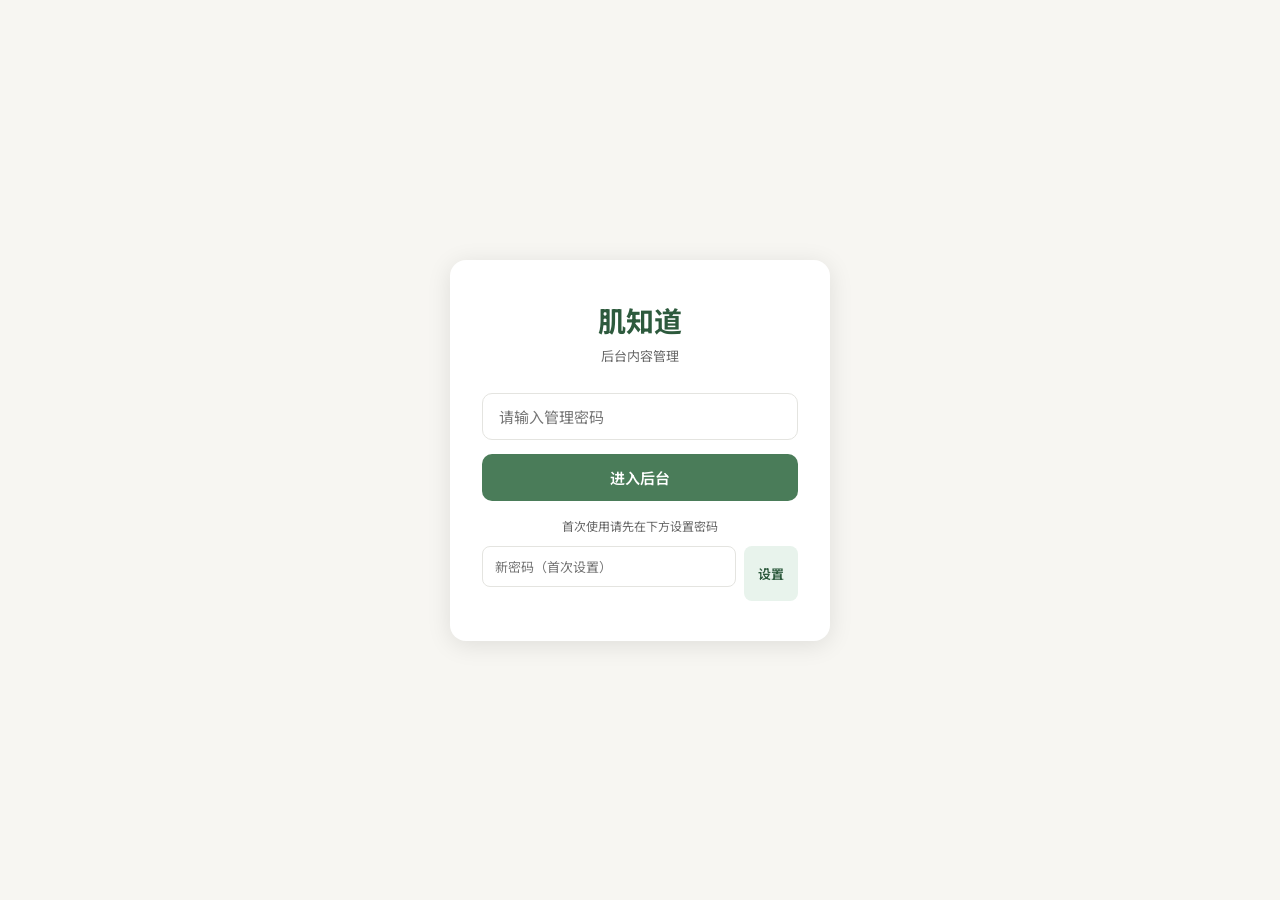
==== admin/index.html @ aa3adec6 "🌿 初始化肌知道知识库网站" ====
<!DOCTYPE html>
<html lang="zh-CN">
<head>
  <meta charset="UTF-8" />
  <meta name="viewport" content="width=device-width, initial-scale=1.0" />
  <title>肌知道 · 后台管理</title>
  <link rel="preconnect" href="https://fonts.googleapis.com" />
  <link href="https://fonts.googleapis.com/css2?family=Noto+Sans+SC:wght@300;400;500;700&display=swap" rel="stylesheet" />
  <style>
    :root {
      --green: #4a7c59; --green-dark: #2d5a3d; --green-light: #e8f3ec;
      --bg: #f7f6f2; --white: #fff; --text: #1a1a1a; --text-sub: #666;
      --border: #e4e4e0; --red: #c0392b; --radius: 12px;
      --font: 'Noto Sans SC', -apple-system, 'PingFang SC', sans-serif;
    }
    *, *::before, *::after { box-sizing: border-box; margin: 0; padding: 0; }
    body { font-family: var(--font); background: var(--bg); color: var(--text); min-height: 100vh; }

    /* ---- LOGIN ---- */
    #loginScreen {
      display: flex; align-items: center; justify-content: center;
      min-height: 100vh; padding: 20px;
    }
    .login-box {
      background: var(--white); border-radius: 16px; padding: 40px 32px;
      width: 100%; max-width: 380px; box-shadow: 0 4px 24px rgba(0,0,0,0.1);
      text-align: center;
    }
    .login-logo { font-size: 28px; font-weight: 700; color: var(--green-dark); margin-bottom: 6px; }
    .login-sub  { font-size: 13px; color: var(--text-sub); margin-bottom: 28px; }
    .login-box input {
      width: 100%; padding: 12px 16px; border: 1.5px solid var(--border);
      border-radius: 10px; font-size: 15px; font-family: var(--font);
      outline: none; transition: border .2s; margin-bottom: 14px;
    }
    .login-box input:focus { border-color: var(--green); }
    .btn-green {
      width: 100%; padding: 13px; background: var(--green); color: #fff;
      border: none; border-radius: 10px; font-size: 15px; font-weight: 600;
      font-family: var(--font); cursor: pointer; transition: background .2s;
    }
    .btn-green:hover { background: var(--green-dark); }
    .login-hint { font-size: 12px; color: var(--text-sub); margin-top: 16px; }
    .login-error { color: var(--red); font-size: 13px; margin-top: 10px; display: none; }

    /* ---- ADMIN LAYOUT ---- */
    #adminScreen { display: none; }

    .admin-header {
      background: var(--white); border-bottom: 1px solid var(--border);
      padding: 0 20px; height: 56px; display: flex; align-items: center;
      justify-content: space-between; position: sticky; top: 0; z-index: 50;
    }
    .admin-logo { font-size: 18px; font-weight: 700; color: var(--green-dark); }
    .admin-logo span { font-size: 12px; color: var(--text-sub); font-weight: 400; margin-left: 8px; }
    .header-actions { display: flex; gap: 10px; }
    .btn-sm {
      padding: 7px 14px; border-radius: 8px; font-size: 13px; font-weight: 600;
      cursor: pointer; border: none; font-family: var(--font); transition: all .2s;
    }
    .btn-outline {
      background: transparent; border: 1.5px solid var(--border); color: var(--text-sub);
    }
    .btn-outline:hover { border-color: var(--green); color: var(--green); }
    .btn-primary { background: var(--green); color: #fff; }
    .btn-primary:hover { background: var(--green-dark); }
    .btn-danger { background: transparent; border: 1.5px solid #e74c3c; color: #e74c3c; }
    .btn-danger:hover { background: #e74c3c; color: #fff; }

    .admin-body {
      display: grid; grid-template-columns: 220px 1fr; max-width: 1100px;
      margin: 0 auto; gap: 0; min-height: calc(100vh - 56px);
    }

    /* ---- SIDEBAR ---- */
    .sidebar {
      background: var(--white); border-right: 1px solid var(--border);
      padding: 16px 0; overflow-y: auto;
    }
    .sidebar-title { font-size: 11px; font-weight: 700; color: var(--text-sub);
      padding: 0 16px 8px; letter-spacing: 1px; text-transform: uppercase; }
    .sidebar-item {
      padding: 11px 16px; font-size: 14px; cursor: pointer;
      transition: background .15s; display: flex; align-items: center; gap: 8px;
      border-left: 3px solid transparent;
    }
    .sidebar-item:hover { background: var(--green-light); }
    .sidebar-item.active { background: var(--green-light); border-left-color: var(--green); font-weight: 600; color: var(--green-dark); }
    .sidebar-item .s-emoji { font-size: 16px; }
    .sidebar-item .s-name { flex: 1; white-space: nowrap; overflow: hidden; text-overflow: ellipsis; }
    .sidebar-item .s-cat { font-size: 10px; color: var(--text-sub); background: var(--bg);
      padding: 2px 6px; border-radius: 10px; flex-shrink: 0; }

    /* ---- EDITOR ---- */
    .editor-area {
      padding: 28px 28px 60px;
      overflow-y: auto;
    }

    .editor-empty {
      display: flex; flex-direction: column; align-items: center; justify-content: center;
      height: 60vh; gap: 12px; color: var(--text-sub);
    }
    .editor-empty .big-icon { font-size: 48px; }
    .editor-empty p { font-size: 14px; }

    .editor-form { display: none; }
    .editor-form.visible { display: block; }

    .form-header {
      display: flex; align-items: center; justify-content: space-between;
      margin-bottom: 24px; padding-bottom: 16px; border-bottom: 1px solid var(--border);
    }
    .form-title { font-size: 20px; font-weight: 700; }
    .form-actions { display: flex; gap: 8px; }

    .form-group { margin-bottom: 20px; }
    .form-label {
      display: block; font-size: 12px; font-weight: 700; color: var(--text-sub);
      margin-bottom: 6px; text-transform: uppercase; letter-spacing: 0.5px;
    }
    .form-input, .form-textarea, .form-select {
      width: 100%; padding: 10px 14px; border: 1.5px solid var(--border);
      border-radius: 10px; font-size: 14px; font-family: var(--font);
      color: var(--text); outline: none; transition: border .2s;
      background: var(--white);
    }
    .form-input:focus, .form-textarea:focus, .form-select:focus { border-color: var(--green); }
    .form-textarea { resize: vertical; line-height: 1.65; }
    .form-hint { font-size: 11px; color: var(--text-sub); margin-top: 5px; }

    /* 术后列表编辑器 */
    .aftercare-editor { display: flex; flex-direction: column; gap: 8px; }
    .aftercare-item-row {
      display: flex; align-items: flex-start; gap: 8px;
    }
    .aftercare-item-row textarea {
      flex: 1; padding: 9px 12px; border: 1.5px solid var(--border);
      border-radius: 8px; font-size: 13px; font-family: var(--font);
      outline: none; resize: vertical; min-height: 60px; line-height: 1.6;
      transition: border .2s;
    }
    .aftercare-item-row textarea:focus { border-color: var(--green); }
    .row-actions { display: flex; flex-direction: column; gap: 4px; flex-shrink: 0; }
    .icon-btn {
      width: 28px; height: 28px; border-radius: 6px; border: none;
      display: flex; align-items: center; justify-content: center;
      font-size: 14px; cursor: pointer; transition: all .15s; background: var(--bg);
      color: var(--text-sub);
    }
    .icon-btn:hover { background: var(--border); }
    .icon-btn.del:hover { background: #fdecea; color: var(--red); }
    .add-item-btn {
      margin-top: 4px; padding: 9px; border: 1.5px dashed var(--border);
      border-radius: 8px; background: transparent; font-size: 13px;
      color: var(--text-sub); cursor: pointer; font-family: var(--font);
      transition: all .2s; text-align: center;
    }
    .add-item-btn:hover { border-color: var(--green); color: var(--green); background: var(--green-light); }

    /* 保存提示 */
    .save-toast {
      position: fixed; bottom: 28px; left: 50%; transform: translateX(-50%) translateY(80px);
      background: var(--green-dark); color: #fff; padding: 12px 22px; border-radius: 24px;
      font-size: 14px; font-weight: 500; z-index: 999; transition: transform .3s;
      pointer-events: none; white-space: nowrap;
    }
    .save-toast.show { transform: translateX(-50%) translateY(0); }

    /* 导出区域 */
    .export-section {
      background: var(--white); border: 1px solid var(--border); border-radius: var(--radius);
      padding: 20px; margin-top: 28px;
    }
    .export-section h3 { font-size: 14px; font-weight: 700; margin-bottom: 8px; }
    .export-section p { font-size: 12px; color: var(--text-sub); margin-bottom: 14px; line-height: 1.6; }
    .export-btns { display: flex; gap: 8px; flex-wrap: wrap; }
    .export-area {
      width: 100%; margin-top: 14px; padding: 12px; border: 1.5px solid var(--border);
      border-radius: 8px; font-size: 12px; font-family: monospace; background: var(--bg);
      min-height: 120px; resize: vertical; display: none;
    }

    @media (max-width: 640px) {
      .admin-body { grid-template-columns: 1fr; }
      .sidebar { border-right: none; border-bottom: 1px solid var(--border); max-height: 180px; }
      .editor-area { padding: 20px 16px 60px; }
    }
  </style>
</head>
<body>

<!-- ======= LOGIN ======= -->
<div id="loginScreen">
  <div class="login-box">
    <div class="login-logo">肌知道</div>
    <div class="login-sub">后台内容管理</div>
    <input type="password" id="pwInput" placeholder="请输入管理密码" autocomplete="current-password" />
    <button class="btn-green" id="loginBtn">进入后台</button>
    <div class="login-error" id="loginError">密码错误，请重试</div>
    <div class="login-hint">首次使用请先在下方设置密码</div>
    <div style="margin-top:12px; display:flex; gap:8px;">
      <input type="password" id="newPwInput" placeholder="新密码（首次设置）" style="flex:1; padding:10px 12px; border:1.5px solid var(--border); border-radius:8px; font-size:13px; font-family:var(--font); outline:none;" />
      <button id="setPwBtn" style="padding:10px 14px; background:var(--green-light); color:var(--green-dark); border:none; border-radius:8px; font-size:13px; font-weight:600; cursor:pointer; font-family:var(--font);">设置</button>
    </div>
  </div>
</div>

<!-- ======= ADMIN ======= -->
<div id="adminScreen">
  <header class="admin-header">
    <div class="admin-logo">肌知道 <span>内容管理后台</span></div>
    <div class="header-actions">
      <button class="btn-sm btn-outline" id="previewBtn">← 返回网站</button>
      <button class="btn-sm btn-danger" id="logoutBtn">退出</button>
    </div>
  </header>

  <div class="admin-body">
    <!-- 侧边栏 -->
    <aside class="sidebar">
      <div class="sidebar-title">治疗项目</div>
      <div id="sidebarList"></div>
    </aside>

    <!-- 编辑区 -->
    <div class="editor-area">
      <div class="editor-empty" id="editorEmpty">
        <div class="big-icon">✏️</div>
        <p>从左侧选择一个项目开始编辑</p>
      </div>

      <div class="editor-form" id="editorForm">
        <div class="form-header">
          <div class="form-title" id="formTitle"></div>
          <div class="form-actions">
            <button class="btn-sm btn-outline" id="resetBtn">撤销更改</button>
            <button class="btn-sm btn-primary" id="saveBtn">💾 保存</button>
          </div>
        </div>

        <!-- 基本信息 -->
        <div class="form-group">
          <label class="form-label">项目名称（中文）</label>
          <input type="text" class="form-input" id="f-name" />
        </div>
        <div class="form-group">
          <label class="form-label">项目名称（英文）</label>
          <input type="text" class="form-input" id="f-nameEn" />
        </div>
        <div style="display:grid; grid-template-columns:1fr 1fr; gap:14px;">
          <div class="form-group">
            <label class="form-label">分类</label>
            <select class="form-select" id="f-category">
              <option>紧致塑形</option>
              <option>补水保湿</option>
              <option>肌肤修护</option>
              <option>美白亮肤</option>
              <option>注射美容</option>
              <option>问题肌肤</option>
              <option>祛斑祛痣</option>
              <option>脱毛</option>
              <option>塑形瘦身</option>
            </select>
          </div>
          <div class="form-group">
            <label class="form-label">图标 Emoji</label>
            <input type="text" class="form-input" id="f-emoji" maxlength="4" style="font-size:20px; text-align:center;" />
          </div>
        </div>

        <!-- 使用设备 -->
        <div class="form-group">
          <label class="form-label">使用设备（逗号分隔）</label>
          <input type="text" class="form-input" id="f-devices" placeholder="如：Potenza, Lavieen（无则留空）" />
          <div class="form-hint">多个设备用逗号「,」分隔</div>
        </div>

        <!-- 项目介绍 -->
        <div class="form-group">
          <label class="form-label">项目介绍</label>
          <textarea class="form-textarea" id="f-intro" rows="4" placeholder="项目的简要介绍..."></textarea>
        </div>

        <!-- 术后注意事项 -->
        <div class="form-group">
          <label class="form-label">术后注意事项</label>
          <div class="aftercare-editor" id="aftercareEditor"></div>
          <button class="add-item-btn" id="addItemBtn">＋ 添加一条注意事项</button>
        </div>

        <!-- 导出区域 -->
        <div class="export-section">
          <h3>📤 导出 & 部署</h3>
          <p>编辑完成后，点击「导出数据文件」生成更新后的 treatments.js，然后用它替换 GitHub 仓库中的 <code>data/treatments.js</code> 文件，GitHub Pages 会自动更新。</p>
          <div class="export-btns">
            <button class="btn-sm btn-primary" id="exportBtn">导出数据文件</button>
            <button class="btn-sm btn-outline" id="showCodeBtn">查看代码</button>
          </div>
          <textarea class="export-area" id="exportArea" readonly></textarea>
        </div>
      </div>
    </div>
  </div>
</div>

<div class="save-toast" id="saveToast">✓ 已保存到本地</div>

<script src="../data/treatments.js"></script>
<script>
(function () {
  'use strict';

  // ---- 密码管理 ----
  const PW_KEY = 'jizhi_admin_pw';
  const DATA_KEY = 'jizhi_treatments';

  function getStoredPw()  { return localStorage.getItem(PW_KEY) || ''; }
  function setStoredPw(v) { localStorage.setItem(PW_KEY, v); }

  document.getElementById('setPwBtn').addEventListener('click', () => {
    const v = document.getElementById('newPwInput').value.trim();
    if (!v) return alert('请输入新密码');
    setStoredPw(v);
    alert('密码已设置，请用新密码登录');
  });

  document.getElementById('loginBtn').addEventListener('click', login);
  document.getElementById('pwInput').addEventListener('keydown', e => { if (e.key === 'Enter') login(); });

  function login() {
    const pw = document.getElementById('pwInput').value;
    const stored = getStoredPw();
    if (!stored) { showError('请先设置密码'); return; }
    if (pw === stored) {
      document.getElementById('loginScreen').style.display = 'none';
      document.getElementById('adminScreen').style.display = 'block';
      initAdmin();
    } else {
      showError('密码错误，请重试');
    }
  }

  function showError(msg) {
    const el = document.getElementById('loginError');
    el.textContent = msg;
    el.style.display = 'block';
    setTimeout(() => el.style.display = 'none', 3000);
  }

  document.getElementById('logoutBtn').addEventListener('click', () => {
    document.getElementById('adminScreen').style.display = 'none';
    document.getElementById('loginScreen').style.display = 'flex';
    document.getElementById('pwInput').value = '';
  });

  document.getElementById('previewBtn').addEventListener('click', () => {
    window.location.href = '../index.html';
  });

  // ---- 数据管理 ----
  let data = [];
  let currentIndex = -1;
  let originalItem = null;

  function loadData() {
    const stored = localStorage.getItem(DATA_KEY);
    if (stored) {
      try { data = JSON.parse(stored); } catch { data = JSON.parse(JSON.stringify(TREATMENTS)); }
    } else {
      data = JSON.parse(JSON.stringify(TREATMENTS));
    }
  }

  function saveData() {
    localStorage.setItem(DATA_KEY, JSON.stringify(data));
  }

  // ---- 初始化后台 ----
  function initAdmin() {
    loadData();
    renderSidebar();
  }

  // ---- 侧边栏 ----
  function renderSidebar() {
    const list = document.getElementById('sidebarList');
    list.innerHTML = '';
    data.forEach((t, i) => {
      const item = document.createElement('div');
      item.className = 'sidebar-item' + (i === currentIndex ? ' active' : '');
      item.innerHTML = `<span class="s-emoji">${t.emoji}</span><span class="s-name">${t.name}</span><span class="s-cat">${t.category}</span>`;
      item.addEventListener('click', () => selectItem(i));
      list.appendChild(item);
    });
  }

  // ---- 选择项目 ----
  function selectItem(i) {
    currentIndex = i;
    originalItem = JSON.parse(JSON.stringify(data[i]));

    renderSidebar();

    const t = data[i];
    document.getElementById('editorEmpty').style.display = 'none';
    document.getElementById('editorForm').classList.add('visible');
    document.getElementById('formTitle').textContent = t.emoji + ' ' + t.name;

    document.getElementById('f-name').value     = t.name;
    document.getElementById('f-nameEn').value   = t.nameEn;
    document.getElementById('f-emoji').value    = t.emoji;
    document.getElementById('f-intro').value    = t.intro;
    document.getElementById('f-devices').value  = (t.devices || []).join(', ');

    const catSel = document.getElementById('f-category');
    for (let opt of catSel.options) {
      if (opt.value === t.category) { opt.selected = true; break; }
    }

    renderAftercareEditor(t.aftercare);
  }

  // ---- 术后注意事项编辑器 ----
  function renderAftercareEditor(items) {
    const editor = document.getElementById('aftercareEditor');
    editor.innerHTML = '';
    items.forEach((item, idx) => addAftercareRow(item, idx));
  }

  function addAftercareRow(text, idx) {
    const editor = document.getElementById('aftercareEditor');
    const row = document.createElement('div');
    row.className = 'aftercare-item-row';
    row.dataset.idx = idx !== undefined ? idx : editor.children.length;

    const ta = document.createElement('textarea');
    ta.value = text || '';
    ta.placeholder = '输入注意事项...';

    const actions = document.createElement('div');
    actions.className = 'row-actions';

    const upBtn = document.createElement('button');
    upBtn.className = 'icon-btn'; upBtn.title = '上移'; upBtn.textContent = '↑';
    upBtn.addEventListener('click', () => moveRow(row, -1));

    const downBtn = document.createElement('button');
    downBtn.className = 'icon-btn'; downBtn.title = '下移'; downBtn.textContent = '↓';
    downBtn.addEventListener('click', () => moveRow(row, 1));

    const delBtn = document.createElement('button');
    delBtn.className = 'icon-btn del'; delBtn.title = '删除'; delBtn.textContent = '✕';
    delBtn.addEventListener('click', () => row.remove());

    actions.append(upBtn, downBtn, delBtn);
    row.append(ta, actions);
    editor.appendChild(row);
  }

  function moveRow(row, dir) {
    const parent = row.parentNode;
    if (dir === -1 && row.previousElementSibling) {
      parent.insertBefore(row, row.previousElementSibling);
    } else if (dir === 1 && row.nextElementSibling) {
      parent.insertBefore(row.nextElementSibling, row);
    }
  }

  document.getElementById('addItemBtn').addEventListener('click', () => {
    addAftercareRow('');
    const rows = document.querySelectorAll('.aftercare-item-row');
    rows[rows.length - 1].querySelector('textarea').focus();
  });

  // ---- 保存 ----
  document.getElementById('saveBtn').addEventListener('click', () => {
    if (currentIndex < 0) return;

    const t = data[currentIndex];
    t.name     = document.getElementById('f-name').value.trim();
    t.nameEn   = document.getElementById('f-nameEn').value.trim();
    t.emoji    = document.getElementById('f-emoji').value.trim();
    t.category = document.getElementById('f-category').value;
    t.intro    = document.getElementById('f-intro').value.trim();
    t.devices  = document.getElementById('f-devices').value
      .split(',').map(s => s.trim()).filter(Boolean);

    const rows = document.querySelectorAll('.aftercare-item-row textarea');
    t.aftercare = Array.from(rows).map(ta => ta.value.trim()).filter(Boolean);

    saveData();
    renderSidebar();
    showToast('✓ 已保存到本地');
    document.getElementById('formTitle').textContent = t.emoji + ' ' + t.name;
    originalItem = JSON.parse(JSON.stringify(t));
  });

  // ---- 撤销 ----
  document.getElementById('resetBtn').addEventListener('click', () => {
    if (!originalItem) return;
    data[currentIndex] = JSON.parse(JSON.stringify(originalItem));
    selectItem(currentIndex);
    showToast('↺ 已撤销更改');
  });

  // ---- 导出 ----
  document.getElementById('exportBtn').addEventListener('click', exportFile);
  document.getElementById('showCodeBtn').addEventListener('click', () => {
    const area = document.getElementById('exportArea');
    if (area.style.display === 'block') { area.style.display = 'none'; return; }
    area.style.display = 'block';
    area.value = generateCode();
  });

  function exportFile() {
    const code = generateCode();
    const blob = new Blob([code], { type: 'text/javascript;charset=utf-8' });
    const url = URL.createObjectURL(blob);
    const a = document.createElement('a');
    a.href = url; a.download = 'treatments.js';
    document.body.appendChild(a); a.click();
    document.body.removeChild(a);
    URL.revokeObjectURL(url);
    showToast('📦 文件已下载');
  }

  function generateCode() {
    const cats = [...new Set(data.map(t => t.category))];
    const catList = ['全部', ...cats];
    return `const TREATMENTS = ${JSON.stringify(data, null, 2)};\n\nconst COMMON_NOTES = ${JSON.stringify(COMMON_NOTES, null, 2)};\n\nconst CATEGORIES = ${JSON.stringify(catList, null, 2)};\n`;
  }

  // ---- Toast ----
  function showToast(msg) {
    const t = document.getElementById('saveToast');
    t.textContent = msg;
    t.classList.add('show');
    setTimeout(() => t.classList.remove('show'), 2500);
  }
})();
</script>
</body>
</html>
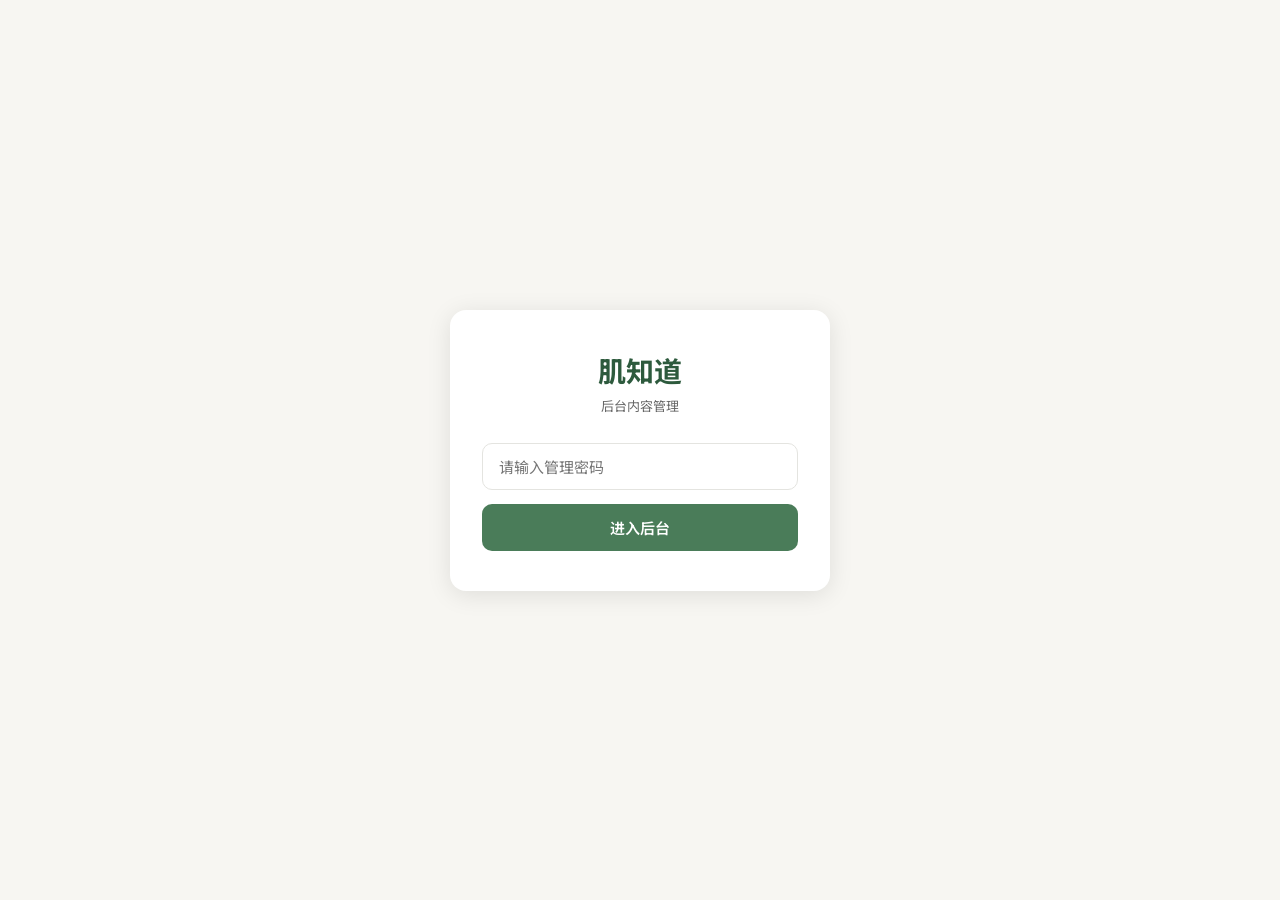
==== commit 4b3aba4f: "fix: 修复后台安全漏洞，密码改为SHA-256加密，移除公开设置入口" ====
--- a/admin/index.html
+++ b/admin/index.html
@@ -198,11 +198,6 @@
     <input type="password" id="pwInput" placeholder="请输入管理密码" autocomplete="current-password" />
     <button class="btn-green" id="loginBtn">进入后台</button>
     <div class="login-error" id="loginError">密码错误，请重试</div>
-    <div class="login-hint">首次使用请先在下方设置密码</div>
-    <div style="margin-top:12px; display:flex; gap:8px;">
-      <input type="password" id="newPwInput" placeholder="新密码（首次设置）" style="flex:1; padding:10px 12px; border:1.5px solid var(--border); border-radius:8px; font-size:13px; font-family:var(--font); outline:none;" />
-      <button id="setPwBtn" style="padding:10px 14px; background:var(--green-light); color:var(--green-dark); border:none; border-radius:8px; font-size:13px; font-weight:600; cursor:pointer; font-family:var(--font);">设置</button>
-    </div>
   </div>
 </div>
 
@@ -211,6 +206,7 @@
   <header class="admin-header">
     <div class="admin-logo">肌知道 <span>内容管理后台</span></div>
     <div class="header-actions">
+      <button class="btn-sm btn-outline" id="changePwBtn">🔒 修改密码</button>
       <button class="btn-sm btn-outline" id="previewBtn">← 返回网站</button>
       <button class="btn-sm btn-danger" id="logoutBtn">退出</button>
     </div>
@@ -304,6 +300,21 @@
   </div>
 </div>
 
+<!-- 修改密码弹窗 -->
+<div id="changePwOverlay" style="display:none; position:fixed; inset:0; background:rgba(0,0,0,0.45); z-index:999; align-items:center; justify-content:center;">
+  <div style="background:#fff; border-radius:16px; padding:32px 28px; width:100%; max-width:360px; margin:20px;">
+    <h3 style="font-size:16px; font-weight:700; margin-bottom:20px; color:var(--green-dark);">🔒 修改管理密码</h3>
+    <input type="password" id="oldPwInput" placeholder="当前密码" style="width:100%; padding:10px 14px; border:1.5px solid var(--border); border-radius:8px; font-size:14px; font-family:var(--font); outline:none; margin-bottom:10px;" />
+    <input type="password" id="newPw1Input" placeholder="新密码" style="width:100%; padding:10px 14px; border:1.5px solid var(--border); border-radius:8px; font-size:14px; font-family:var(--font); outline:none; margin-bottom:10px;" />
+    <input type="password" id="newPw2Input" placeholder="再次输入新密码" style="width:100%; padding:10px 14px; border:1.5px solid var(--border); border-radius:8px; font-size:14px; font-family:var(--font); outline:none; margin-bottom:14px;" />
+    <div id="changePwError" style="color:var(--red); font-size:12px; margin-bottom:10px; display:none;"></div>
+    <div style="display:flex; gap:10px;">
+      <button id="changePwCancelBtn" style="flex:1; padding:11px; border:1.5px solid var(--border); background:transparent; border-radius:8px; font-size:14px; font-family:var(--font); cursor:pointer;">取消</button>
+      <button id="changePwConfirmBtn" style="flex:1; padding:11px; background:var(--green); color:#fff; border:none; border-radius:8px; font-size:14px; font-weight:600; font-family:var(--font); cursor:pointer;">确认修改</button>
+    </div>
+  </div>
+</div>
+
 <div class="save-toast" id="saveToast">✓ 已保存到本地</div>
 
 <script src="../data/treatments.js"></script>
@@ -311,33 +322,34 @@
 (function () {
   'use strict';
 
-  // ---- 密码管理 ----
-  const PW_KEY = 'jizhi_admin_pw';
+  // ---- 密码管理（SHA-256 加密）----
+  // ⚠️ 初始密码：jizhi2024  登录后请立即在后台「修改密码」
+  const DEFAULT_PW_HASH = '97c10ea16e32809bea5c6d1da420e74ebebae63f6f1384faa049c0b37271f992';
+  const PW_KEY   = 'jizhi_admin_pw_hash';
   const DATA_KEY = 'jizhi_treatments';
 
-  function getStoredPw()  { return localStorage.getItem(PW_KEY) || ''; }
-  function setStoredPw(v) { localStorage.setItem(PW_KEY, v); }
-
-  document.getElementById('setPwBtn').addEventListener('click', () => {
-    const v = document.getElementById('newPwInput').value.trim();
-    if (!v) return alert('请输入新密码');
-    setStoredPw(v);
-    alert('密码已设置，请用新密码登录');
-  });
+  async function sha256(str) {
+    const buf = await crypto.subtle.digest('SHA-256', new TextEncoder().encode(str));
+    return Array.from(new Uint8Array(buf)).map(b => b.toString(16).padStart(2,'0')).join('');
+  }
+
+  function getStoredHash() { return localStorage.getItem(PW_KEY) || DEFAULT_PW_HASH; }
+  function setStoredHash(h) { localStorage.setItem(PW_KEY, h); }
 
   document.getElementById('loginBtn').addEventListener('click', login);
   document.getElementById('pwInput').addEventListener('keydown', e => { if (e.key === 'Enter') login(); });
 
-  function login() {
+  async function login() {
     const pw = document.getElementById('pwInput').value;
-    const stored = getStoredPw();
-    if (!stored) { showError('请先设置密码'); return; }
-    if (pw === stored) {
+    if (!pw) { showError('请输入密码'); return; }
+    const hash = await sha256(pw);
+    if (hash === getStoredHash()) {
       document.getElementById('loginScreen').style.display = 'none';
       document.getElementById('adminScreen').style.display = 'block';
       initAdmin();
     } else {
       showError('密码错误，请重试');
+      document.getElementById('pwInput').value = '';
     }
   }
 
@@ -356,6 +368,38 @@
 
   document.getElementById('previewBtn').addEventListener('click', () => {
     window.location.href = '../index.html';
+  });
+
+  // ---- 修改密码（仅登录后可用）----
+  document.getElementById('changePwBtn').addEventListener('click', () => {
+    document.getElementById('changePwOverlay').style.display = 'flex';
+    document.getElementById('oldPwInput').focus();
+  });
+  document.getElementById('changePwCancelBtn').addEventListener('click', () => {
+    document.getElementById('changePwOverlay').style.display = 'none';
+    ['oldPwInput','newPw1Input','newPw2Input'].forEach(id => document.getElementById(id).value = '');
+    document.getElementById('changePwError').style.display = 'none';
+  });
+  document.getElementById('changePwConfirmBtn').addEventListener('click', async () => {
+    const oldPw = document.getElementById('oldPwInput').value;
+    const newPw1 = document.getElementById('newPw1Input').value;
+    const newPw2 = document.getElementById('newPw2Input').value;
+    const errEl = document.getElementById('changePwError');
+    const showPwErr = msg => { errEl.textContent = msg; errEl.style.display = 'block'; };
+
+    if (!oldPw || !newPw1 || !newPw2) { showPwErr('请填写所有字段'); return; }
+    if (newPw1 !== newPw2) { showPwErr('两次输入的新密码不一致'); return; }
+    if (newPw1.length < 6) { showPwErr('新密码至少 6 位'); return; }
+
+    const oldHash = await sha256(oldPw);
+    if (oldHash !== getStoredHash()) { showPwErr('当前密码错误'); return; }
+
+    const newHash = await sha256(newPw1);
+    setStoredHash(newHash);
+    document.getElementById('changePwOverlay').style.display = 'none';
+    ['oldPwInput','newPw1Input','newPw2Input'].forEach(id => document.getElementById(id).value = '');
+    errEl.style.display = 'none';
+    showToast('🔒 密码已修改成功');
   });
 
   // ---- 数据管理 ----
